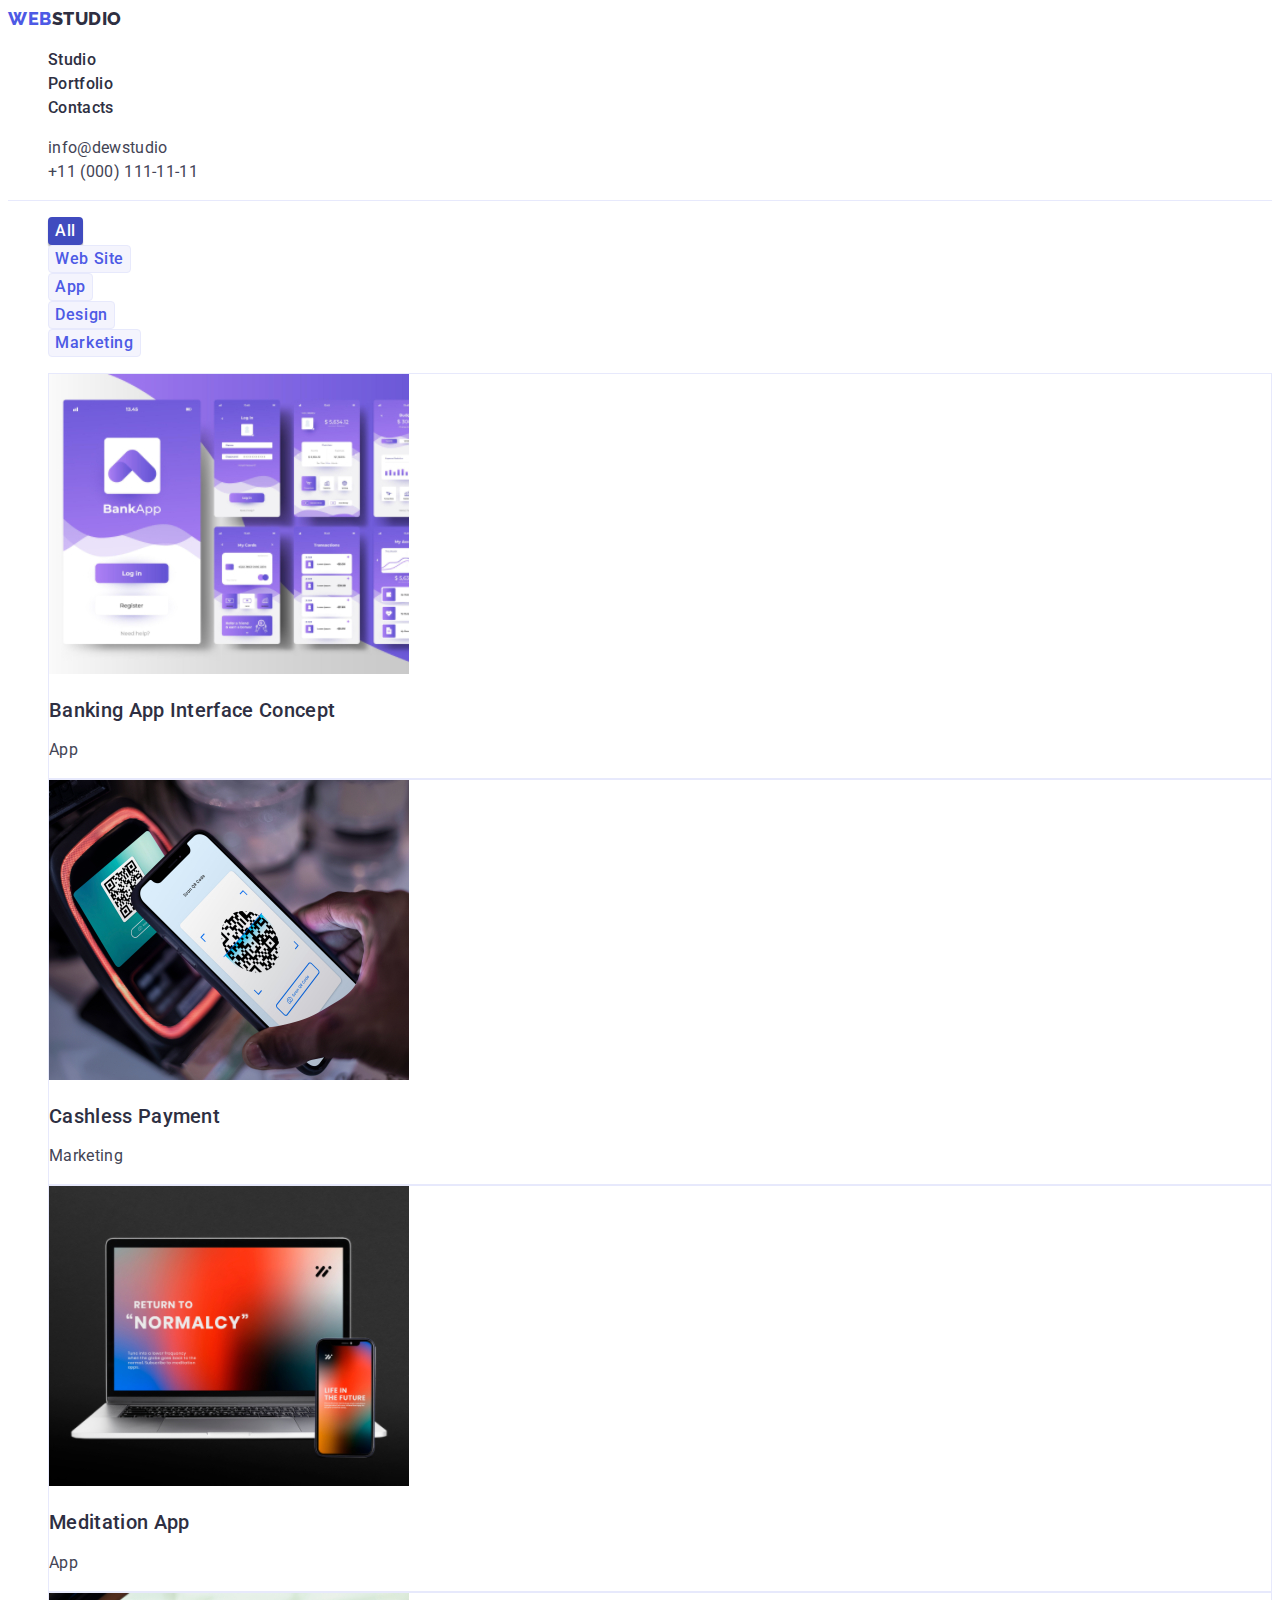
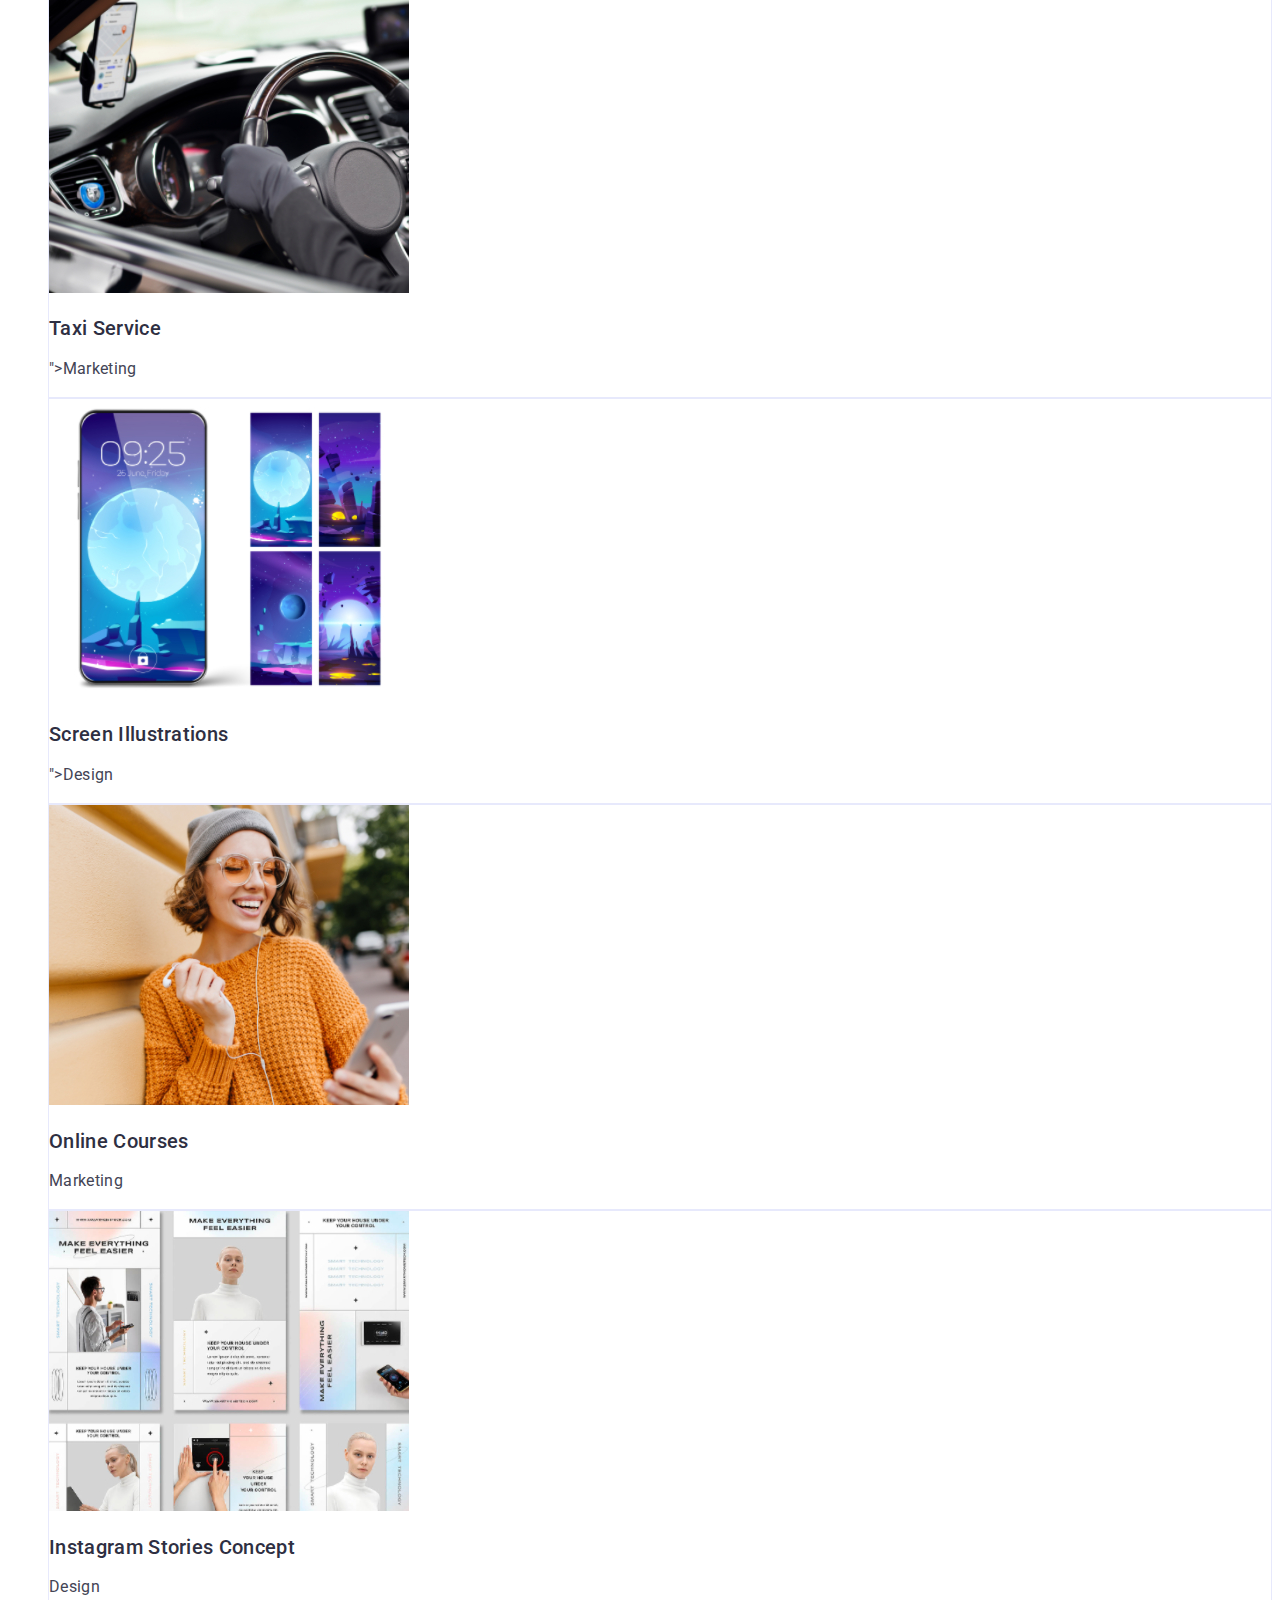
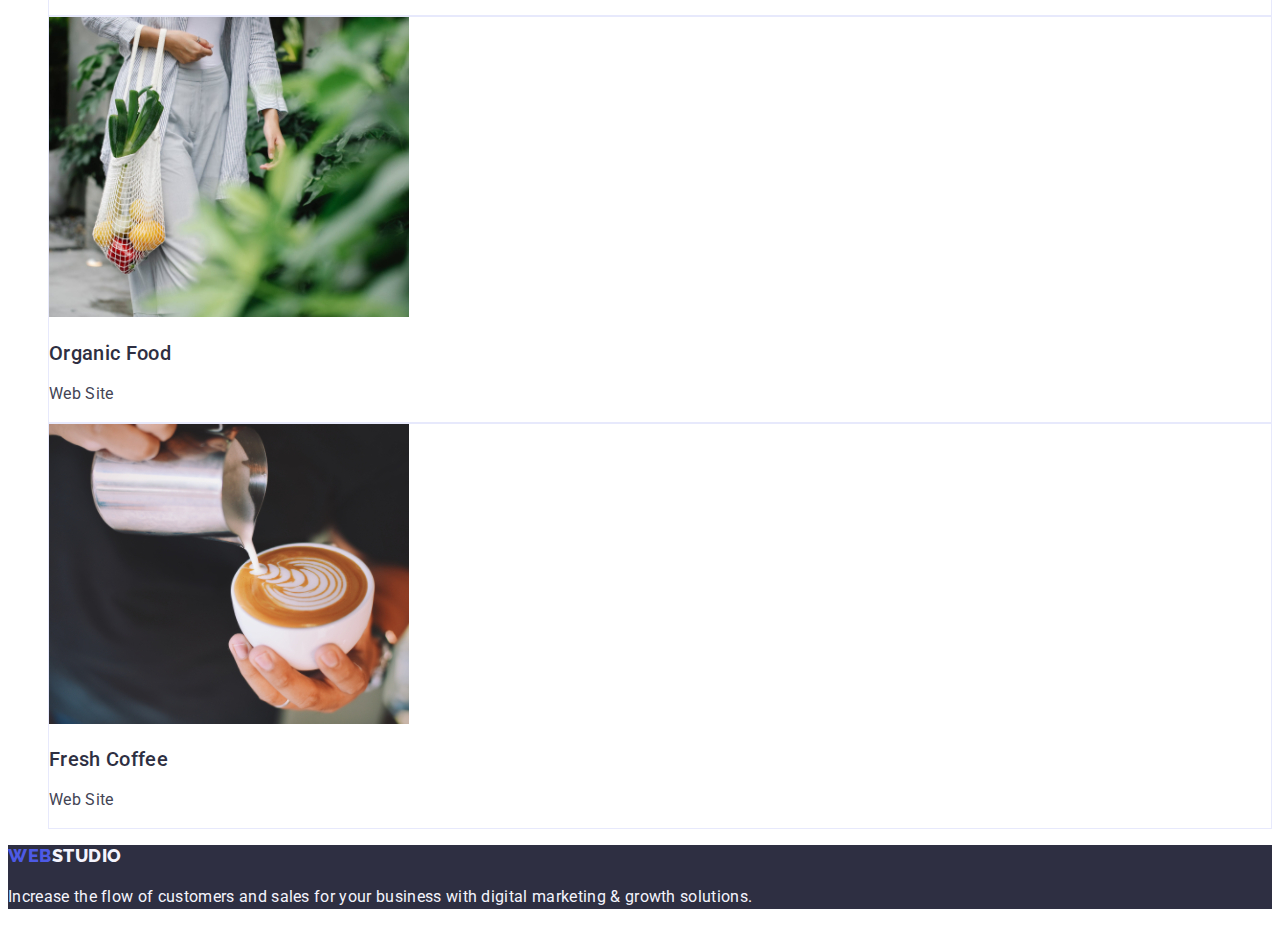
==== portfolio.html @ f2d5b8b9 "fix" ====
<!DOCTYPE html>
<html lang="en">
<head>
    <meta charset="UTF-8">
    <meta name="viewport" content="width=device-width, initial-scale=1.0">
    <title>WebStudio</title>
    <link rel="preconnect" href="https://fonts.googleapis.com">
    <link rel="preconnect" href="https://fonts.gstatic.com" crossorigin>
    <link href="https://fonts.googleapis.com/css2?family=Raleway:ital,wght@0,800;1,800&family=Roboto:wght@400;500;700;900&display=swap"
          rel="stylesheet">
    <link rel="stylesheet" href="./css/styles.css">
</head>
<body>
<header class="header">
    <nav>
        <a href="./index.html" class="link logo"><span class="logo-text">Web</span>Studio</a>
        <ul class="list nav-list">
            <li><a class="link" href="./index.html">Studio</a></li>
            <li><a class="link" href="./portfolio.html">Portfolio</a></li>
            <li><a class="link" href="#">Contacts </a></li>
        </ul>
    </nav>
    <address>
        <ul class="list contact">
            <li><a class="link" href="mailto:info@dewstudio">info@dewstudio</a></li>
            <li><a class="link" href="tel:+110001111111">+11 (000) 111-11-11</a></li>
        </ul>
    </address>
</header>
<main>
    <section id="portfolio">
        <h1 class="hidden">Portfolio</h1>
        <ul class="list filters-list">
            <li>
                <button type="button" class="button filter-btn active">All</button>
            </li>
            <li>
                <button type="button" class="button filter-btn">Web Site</button>
            </li>
            <li>
                <button type="button" class="button filter-btn">App</button>
            </li>
            <li>
                <button type="button" class="button filter-btn">Design</button>
            </li>
            <li>
                <button type="button" class="button filter-btn">Marketing</button>
            </li>
        </ul>
        <ul class="list">
            <li class="project-card">
                <img src="./images/img5.jpg" alt="Banking App Interface Concept" width="360" height="300">
                <h2 class="sub-title">Banking App Interface Concept</h2>
                <p>App</p>
            </li>
            <li class="project-card">
                <img src="./images/img6.jpg" alt="Cashless Payment" width="360" height="300">
                <h2 class="sub-title">Cashless Payment</h2>
                <p>Marketing</p>
            </li>
            <li class="project-card">
                <img src="./images/img7.jpg" alt="Meditation App" width="360" height="300">
                <h2 class="sub-title">Meditation App</h2>
                <p>App</p>
            </li>
            <li class="project-card">
                <img src="./images/img8.jpg" alt="Taxi Service" width="360" height="300">
                <h2 class="sub-title">Taxi Service</h2>
                <p>">Marketing</p>
            </li>
            <li class="project-card">
                <img src="./images/img9.jpg" alt="Screen Illustrations" width="360" height="300">
                <h2 class="sub-title">Screen Illustrations</h2>
                <p>">Design</p>
            </li>
            <li class="project-card">
                <img src="./images/img10.jpg" alt="Online Courses" width="360" height="300">
                <h2 class="sub-title">Online Courses</h2>
                <p>Marketing</p>
            </li>
            <li class="project-card">
                <img src="./images/img11.jpg" alt="Instagram Stories Concept" width="360" height="300">
                <h2 class="sub-title">Instagram Stories Concept</h2>
                <p>Design</p>
            </li>
            <li class="project-card">
                <img src="./images/img12.jpg" alt="Organic Food" width="360" height="300">
                <h2 class="sub-title">Organic Food</h2>
                <p>Web Site</p>
            </li>
            <li class="project-card">
                <img src="./images/img13.jpg" alt="Fresh Coffee" width="360" height="300">
                <h2 class="sub-title">Fresh Coffee</h2>
                <p>Web Site</p>
            </li>
        </ul>
    </section>
</main>
<footer class="footer">
    <a href="./index.html" class="link logo footer-logo"><span class="logo-text">Web</span>Studio</a>
    <p class="footer-text">Increase the flow of customers and sales for your business with digital marketing & growth
        solutions.
</footer>
</body>
</html>
---- css/styles.css ----
:root {
    --primary-color: #4d5ae5;
    --secondary-color: #404bbf;
    --tertiary-color: #2e2f42;
    --accent-color: #31d0aa;
    --text-color: #434455;
    --light-text-color: #8e8f99;
    --background-light: #e7e9fc;
    --background-dark: #f4f4fd;
    --modal-background: rgba(46, 47, 66, 0.4);
    --semi-transparent-grey: rgba(46, 47, 66, 0.7);
    --white: #fff;
    --light-grey: #fcfcfc;
    --font-family-primary: 'Roboto', sans-serif;
    --font-family-secondary: 'Raleway', sans-serif;
}

body {
    font-family: var(--font-family-primary);
    line-height: 1.5;
    letter-spacing: 0.02em;
    color: var(--text-color);
    background-color: var(--white);
    box-sizing: border-box;
}

.list {
    list-style-type: none;
}

.link {
    text-decoration: none;
}


.button {
    font-family: inherit;
    font-weight: 500;
    font-size: inherit;
    letter-spacing: 0.04em;
    text-align: center;
    border-radius: 4px;
    cursor: pointer;
    line-height: inherit;
}

.hidden {
    display: none;
}

.title {
    font-size: 36px;
    line-height: 1.11111;
    text-transform: capitalize;
    text-align: center;
    color: var(--tertiary-color);
}

.sub-title {
    font-weight: 500;
    font-size: 20px;
    line-height: 1.2;
    color: var(--tertiary-color);
}

/* Header */
.header {
    border-bottom: 1px solid var(--background-light);
}

.logo {
    font-family: var(--font-family-secondary);
    font-weight: 800;
    font-size: 18px;
    line-height: 1.16667;
    letter-spacing: 0.03em;
    text-transform: uppercase;
    color: var(--tertiary-color);
}

.logo-text {
    color: var(--primary-color);
}

.nav-list .link {
    font-weight: 500;
    color: var(--tertiary-color);
}

.nav-list .link:hover,
.nav-list .link:focus {
    color: var(--secondary-color);
    text-decoration: var(--secondary-color);;
}

.contact .link {
    color: var(--text-color);
    font-style: normal;
}

.contact .link:hover,
.contact .link:focus {
    color: var(--secondary-color);
}

/* Hero */
.hero {
    background-color: var(--tertiary-color);
}

.hero-title {
    font-weight: 700;
    font-size: 56px;
    line-height: 1.07143;
    text-align: center;
    color: var(--white);
}

.hero-button {
    background-color: var(--primary-color);
    color: var(--white);
    box-shadow: 0 4px 4px 0 rgba(0, 0, 0, 0.15);
}

.hero-button:hover,
.hero-button:focus {
    background-color: var(--secondary-color);
}

/* Features */

/* What are we doing */

/* Our Team */
.team {
    background-color: var(--background-dark);
}

.team-card {
    text-align: center;
    background-color: var(--white);
    border-radius: 0 0 4px 4px;
    box-shadow: 0 2px 1px 0 rgba(46, 47, 66, 0.08),
    0 1px 1px 0 rgba(46, 47, 66, 0.16), 0 1px 6px 0 rgba(46, 47, 66, 0.08);
}

/* Footer */
.footer {
    background-color: var(--tertiary-color);
}

.footer-logo,
.footer-text {
    color: var(--background-dark);
}

/* Portfolio */
/* Filters */
.filter-btn {
    background-color: var(--background-dark);
    color: var(--primary-color);
    border: 1px solid var(--background-light);
}

.filter-btn.active,
.filter-btn:focus,
.filter-btn:hover {
    color: var(--white);
    background-color: var(--secondary-color);
    border-color: transparent;
    box-shadow: 0 2px 2px 0 rgba(0, 0, 0, 0.12), 0 2px 1px 0 rgba(0, 0, 0, 0.08),
    0 3px 1px 0 rgba(0, 0, 0, 0.1);
}

/* Projects */
.project-card {
    background-color: var(--white);
    border: 1px solid var(--background-light);
}
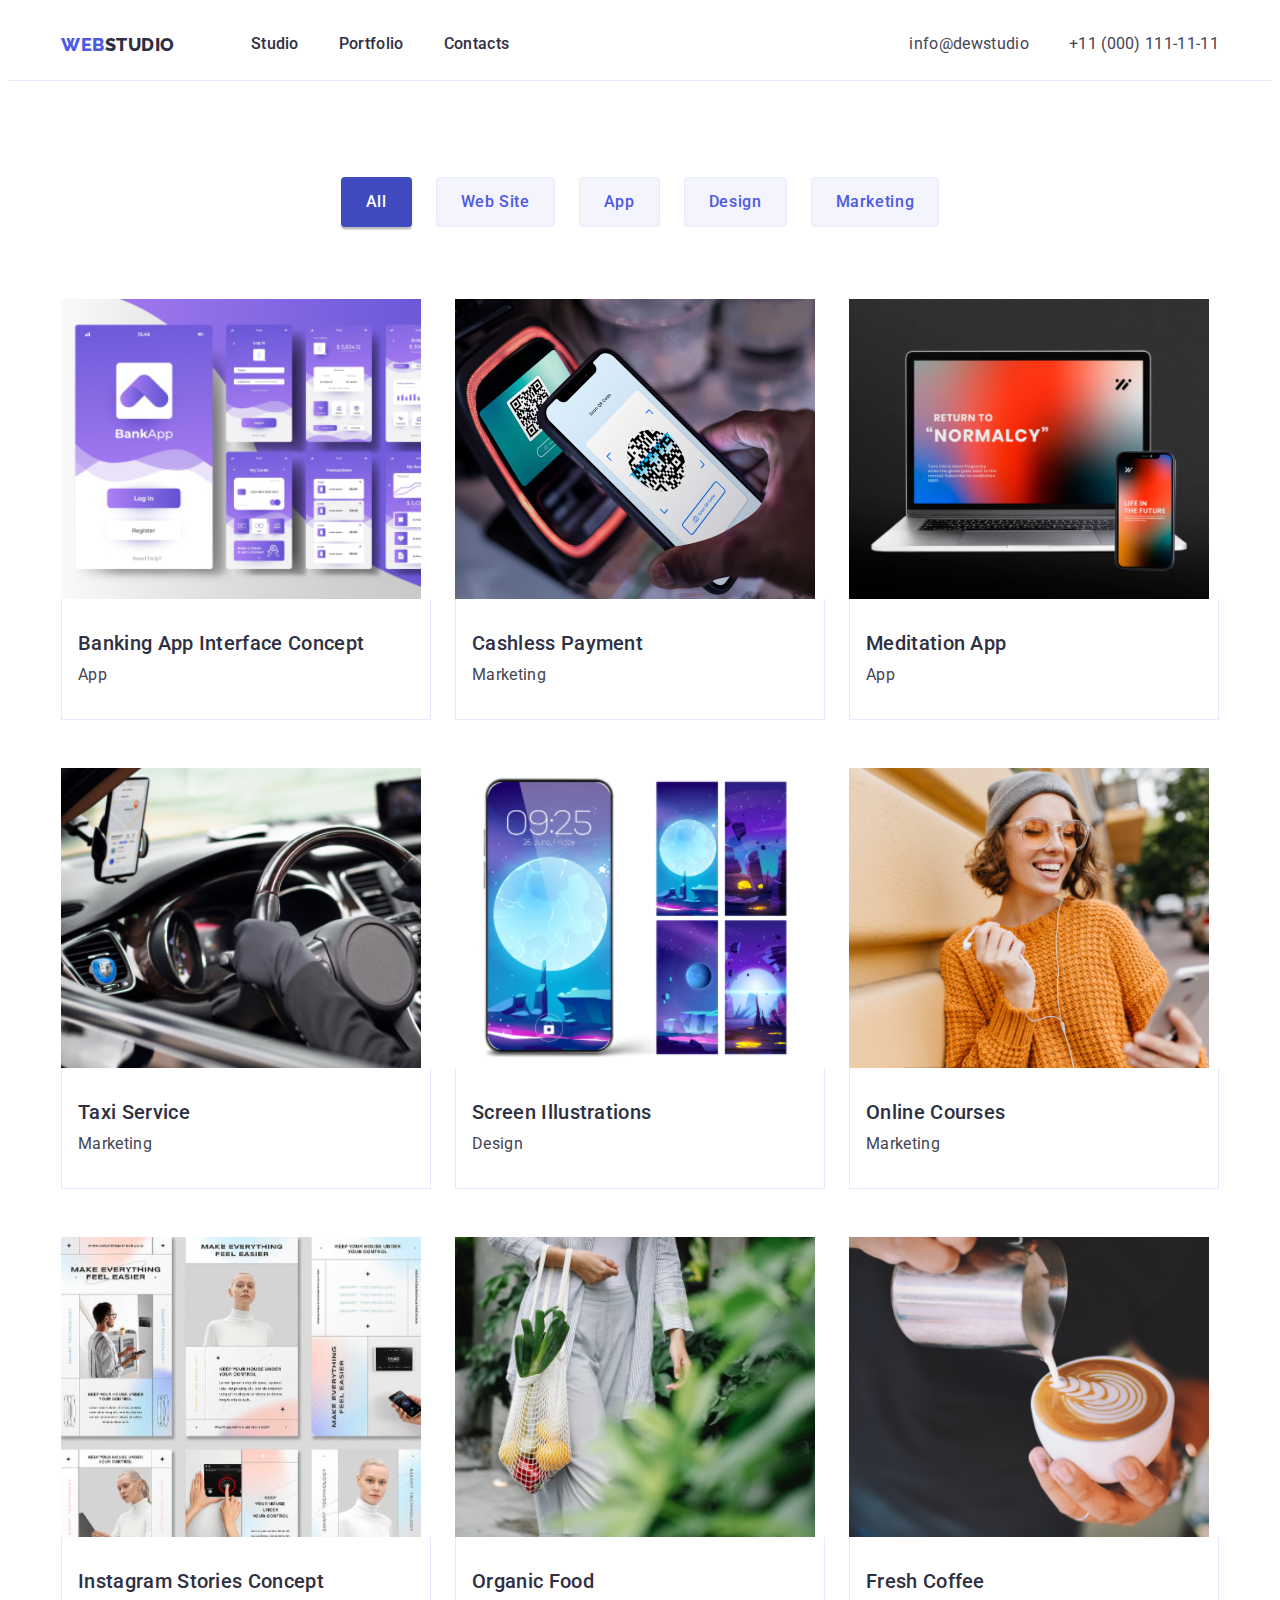
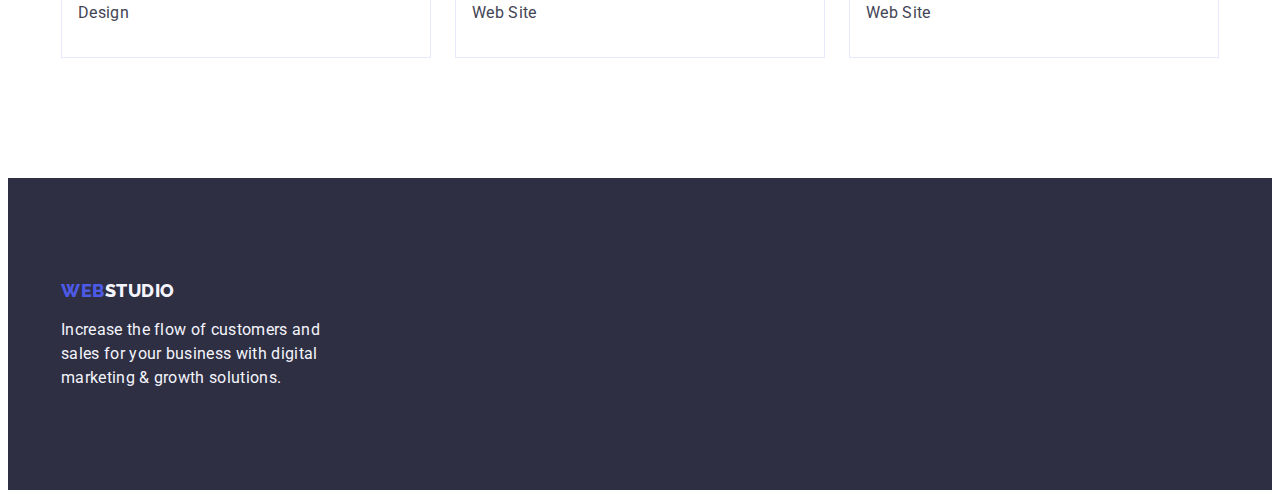
==== commit 94c2a150: "fix" ====
--- a/portfolio.html
+++ b/portfolio.html
@@ -8,98 +8,129 @@
     <link rel="preconnect" href="https://fonts.gstatic.com" crossorigin>
     <link href="https://fonts.googleapis.com/css2?family=Raleway:ital,wght@0,800;1,800&family=Roboto:wght@400;500;700;900&display=swap"
           rel="stylesheet">
+    <link rel="stylesheet" href="https://cdnjs.cloudflare.com/ajax/libs/modern-normalize/2.0.0/modern-normalize.css"
+          integrity="sha512-gA2Bvu0/hw4oj0Lp8ZHjK+o3S4BE5m8d/wNVy6ktKLhHKPpWLQwv9ixzuWirWOakoJqlBdePq2NhoCaUOQ5npQ=="
+          crossorigin="anonymous" referrerpolicy="no-referrer"/>
     <link rel="stylesheet" href="./css/styles.css">
 </head>
+
 <body>
 <header class="header">
-    <nav>
-        <a href="./index.html" class="link logo"><span class="logo-text">Web</span>Studio</a>
-        <ul class="list nav-list">
-            <li><a class="link" href="./index.html">Studio</a></li>
-            <li><a class="link" href="./portfolio.html">Portfolio</a></li>
-            <li><a class="link" href="#">Contacts </a></li>
-        </ul>
-    </nav>
-    <address>
-        <ul class="list contact">
-            <li><a class="link" href="mailto:info@dewstudio">info@dewstudio</a></li>
-            <li><a class="link" href="tel:+110001111111">+11 (000) 111-11-11</a></li>
-        </ul>
-    </address>
+    <div class="container header-container">
+        <nav class="nav">
+            <a href="./index.html" class="link logo"><span class="logo-text">Web</span>Studio</a>
+            <ul class="list nav-list">
+                <li><a class="link" href="./index.html">Studio</a></li>
+                <li><a class="link" href="./portfolio.html">Portfolio</a></li>
+                <li><a class="link" href="#">Contacts </a></li>
+            </ul>
+        </nav>
+        <address>
+            <ul class="list contact">
+                <li><a class="link" href="mailto:info@dewstudio">info@dewstudio</a></li>
+                <li><a class="link" href="tel:+110001111111">+11 (000) 111-11-11</a></li>
+            </ul>
+        </address>
+    </div>
 </header>
+
 <main>
-    <section id="portfolio">
-        <h1 class="hidden">Portfolio</h1>
-        <ul class="list filters-list">
-            <li>
-                <button type="button" class="button filter-btn active">All</button>
-            </li>
-            <li>
-                <button type="button" class="button filter-btn">Web Site</button>
-            </li>
-            <li>
-                <button type="button" class="button filter-btn">App</button>
-            </li>
-            <li>
-                <button type="button" class="button filter-btn">Design</button>
-            </li>
-            <li>
-                <button type="button" class="button filter-btn">Marketing</button>
-            </li>
-        </ul>
-        <ul class="list">
-            <li class="project-card">
-                <img src="./images/img5.jpg" alt="Banking App Interface Concept" width="360" height="300">
-                <h2 class="sub-title">Banking App Interface Concept</h2>
-                <p>App</p>
-            </li>
-            <li class="project-card">
-                <img src="./images/img6.jpg" alt="Cashless Payment" width="360" height="300">
-                <h2 class="sub-title">Cashless Payment</h2>
-                <p>Marketing</p>
-            </li>
-            <li class="project-card">
-                <img src="./images/img7.jpg" alt="Meditation App" width="360" height="300">
-                <h2 class="sub-title">Meditation App</h2>
-                <p>App</p>
-            </li>
-            <li class="project-card">
-                <img src="./images/img8.jpg" alt="Taxi Service" width="360" height="300">
-                <h2 class="sub-title">Taxi Service</h2>
-                <p>">Marketing</p>
-            </li>
-            <li class="project-card">
-                <img src="./images/img9.jpg" alt="Screen Illustrations" width="360" height="300">
-                <h2 class="sub-title">Screen Illustrations</h2>
-                <p>">Design</p>
-            </li>
-            <li class="project-card">
-                <img src="./images/img10.jpg" alt="Online Courses" width="360" height="300">
-                <h2 class="sub-title">Online Courses</h2>
-                <p>Marketing</p>
-            </li>
-            <li class="project-card">
-                <img src="./images/img11.jpg" alt="Instagram Stories Concept" width="360" height="300">
-                <h2 class="sub-title">Instagram Stories Concept</h2>
-                <p>Design</p>
-            </li>
-            <li class="project-card">
-                <img src="./images/img12.jpg" alt="Organic Food" width="360" height="300">
-                <h2 class="sub-title">Organic Food</h2>
-                <p>Web Site</p>
-            </li>
-            <li class="project-card">
-                <img src="./images/img13.jpg" alt="Fresh Coffee" width="360" height="300">
-                <h2 class="sub-title">Fresh Coffee</h2>
-                <p>Web Site</p>
-            </li>
-        </ul>
+    <section id="portfolio" class="section portfolio">
+        <div class="container">
+            <h1 class="hidden">Portfolio</h1>
+            <ul class="list filters-list">
+                <li>
+                    <button type="button" class="button filter-btn active">All</button>
+                </li>
+                <li>
+                    <button type="button" class="button filter-btn">Web Site</button>
+                </li>
+                <li>
+                    <button type="button" class="button filter-btn">App</button>
+                </li>
+                <li>
+                    <button type="button" class="button filter-btn">Design</button>
+                </li>
+                <li>
+                    <button type="button" class="button filter-btn">Marketing</button>
+                </li>
+            </ul>
+            <ul class="list projects">
+                <li class="project-card">
+                    <img src="./images/img5.jpg" alt="Banking App Interface Concept" width="360" height="300">
+                    <div class="card-info">
+                        <h2 class="sub-title">Banking App Interface Concept</h2>
+                        <p>App</p>
+                    </div>
+                </li>
+                <li class="project-card">
+                    <img src="./images/img6.jpg" alt="Cashless Payment" width="360" height="300">
+                    <div class="card-info">
+                        <h2 class="sub-title">Cashless Payment</h2>
+                        <p>Marketing</p>
+                    </div>
+                </li>
+                <li class="project-card">
+                    <img src="./images/img7.jpg" alt="Meditation App" width="360" height="300">
+                    <div class="card-info">
+                        <h2 class="sub-title">Meditation App</h2>
+                        <p>App</p>
+                    </div>
+                </li>
+                <li class="project-card">
+                    <img src="./images/img8.jpg" alt="Taxi Service" width="360" height="300">
+                    <div class="card-info">
+                        <h2 class="sub-title">Taxi Service</h2>
+                        <p>Marketing</p>
+                    </div>
+                </li>
+                <li class="project-card">
+                    <img src="./images/img9.jpg" alt="Screen Illustrations" width="360" height="300">
+                    <div class="card-info">
+                        <h2 class="sub-title">Screen Illustrations</h2>
+                        <p>Design</p>
+                    </div>
+                </li>
+                <li class="project-card">
+                    <img src="./images/img10.jpg" alt="Online Courses" width="360" height="300">
+                    <div class="card-info">
+                        <h2 class="sub-title">Online Courses</h2>
+                        <p>Marketing</p>
+                    </div>
+                </li>
+                <li class="project-card">
+                    <img src="./images/img11.jpg" alt="Instagram Stories Concept" width="360" height="300">
+                    <div class="card-info">
+                        <h2 class="sub-title">Instagram Stories Concept</h2>
+                        <p>Design</p>
+                    </div>
+                </li>
+                <li class="project-card">
+                    <img src="./images/img12.jpg" alt="Organic Food" width="360" height="300">
+                    <div class="card-info">
+                        <h2 class="sub-title">Organic Food</h2>
+                        <p>Web Site</p>
+                    </div>
+                </li>
+                <li class="project-card">
+                    <img src="./images/img13.jpg" alt="Fresh Coffee" width="360" height="300">
+                    <div class="card-info">
+                        <h2 class="sub-title">Fresh Coffee</h2>
+                        <p>Web Site</p>
+                    </div>
+                </li>
+            </ul>
+        </div>
     </section>
 </main>
 <footer class="footer">
-    <a href="./index.html" class="link logo footer-logo"><span class="logo-text">Web</span>Studio</a>
-    <p class="footer-text">Increase the flow of customers and sales for your business with digital marketing & growth
-        solutions.
+    <div class="container">
+        <a href="./index.html" class="link logo footer-logo"><span class="logo-text">Web</span>Studio</a>
+        <p class="footer-text">Increase the flow of customers and sales for your business with digital marketing &
+            growth
+            solutions.
+        </p>
+    </div>
 </footer>
 </body>
 </html>
--- a/css/styles.css
+++ b/css/styles.css
@@ -16,6 +16,9 @@
 }
 
 body {
+    min-height: 100vh;
+    display: flex;
+    flex-direction: column;
     font-family: var(--font-family-primary);
     line-height: 1.5;
     letter-spacing: 0.02em;
@@ -24,14 +27,54 @@
     box-sizing: border-box;
 }
 
+main {
+    flex-grow: 1;
+}
+
+h1,
+h2,
+h3,
+h4,
+h5,
+h6,
+p {
+    margin-top: 0;
+    margin-bottom: 0;
+}
+
+ul {
+    margin-top: 0;
+    margin-bottom: 0;
+    padding-left: 0;
+}
+
+img {
+    display: block;
+}
+
+.section {
+    padding-top: 120px;
+    padding-bottom: 120px;
+}
+
+.container {
+    width: 1158px;
+    padding-left: 15px;
+    padding-right: 15px;
+    margin-left: auto;
+    margin-right: auto;
+}
+
 .list {
+    display: flex;
+    gap: 24px;
     list-style-type: none;
 }
 
 .link {
     text-decoration: none;
-}
-
+    display: inline-block;
+}
 
 .button {
     font-family: inherit;
@@ -45,10 +88,20 @@
 }
 
 .hidden {
-    display: none;
+    position: absolute;
+    width: 1px;
+    height: 1px;
+    margin: -1px;
+    border: 0;
+    padding: 0;
+    white-space: nowrap;
+    clip-path: inset(100%);
+    clip: rect(0 0 0 0);
+    overflow: hidden;
 }
 
 .title {
+    margin-bottom: 72px;
     font-size: 36px;
     line-height: 1.11111;
     text-transform: capitalize;
@@ -57,6 +110,7 @@
 }
 
 .sub-title {
+    margin-bottom: 8px;
     font-weight: 500;
     font-size: 20px;
     line-height: 1.2;
@@ -66,6 +120,22 @@
 /* Header */
 .header {
     border-bottom: 1px solid var(--background-light);
+}
+
+.header-container {
+    display: flex;
+    align-items: center;
+    justify-content: space-between;
+}
+
+.header-container .link:not(.logo) {
+    padding: 24px 0;
+}
+
+.nav {
+    display: flex;
+    align-items: center;
+    gap: 76px;
 }
 
 .logo {
@@ -76,10 +146,16 @@
     letter-spacing: 0.03em;
     text-transform: uppercase;
     color: var(--tertiary-color);
+    padding: 1.5px 0;
 }
 
 .logo-text {
     color: var(--primary-color);
+}
+
+.nav-list,
+.contact {
+    gap: 40px;
 }
 
 .nav-list .link {
@@ -90,7 +166,7 @@
 .nav-list .link:hover,
 .nav-list .link:focus {
     color: var(--secondary-color);
-    text-decoration: var(--secondary-color);;
+    text-decoration: underline var(--secondary-color);
 }
 
 .contact .link {
@@ -106,19 +182,24 @@
 /* Hero */
 .hero {
     background-color: var(--tertiary-color);
+    padding: 188px 0;
+    text-align: center;
 }
 
 .hero-title {
+    max-width: 496px;
+    margin: 0 auto 48px;
     font-weight: 700;
     font-size: 56px;
     line-height: 1.07143;
-    text-align: center;
     color: var(--white);
 }
 
 .hero-button {
+    padding: 16px 32px;
     background-color: var(--primary-color);
     color: var(--white);
+    border: none;
     box-shadow: 0 4px 4px 0 rgba(0, 0, 0, 0.15);
 }
 
@@ -127,9 +208,17 @@
     background-color: var(--secondary-color);
 }
 
-/* Features */
-
-/* What are we doing */
+.features-card {
+    flex-basis: calc((100% - 72px) / 4);
+}
+
+.section.we-doing {
+    padding-top: 0;
+}
+
+.we-doing-card {
+    flex-basis: calc((100% - 48px) / 3);
+}
 
 /* Our Team */
 .team {
@@ -137,6 +226,7 @@
 }
 
 .team-card {
+    flex-basis: calc((100% - 72px) / 4);
     text-align: center;
     background-color: var(--white);
     border-radius: 0 0 4px 4px;
@@ -144,9 +234,22 @@
     0 1px 1px 0 rgba(46, 47, 66, 0.16), 0 1px 6px 0 rgba(46, 47, 66, 0.08);
 }
 
+.card-info {
+    padding: 32px 16px;
+}
+
 /* Footer */
 .footer {
+    padding: 100px 0;
     background-color: var(--tertiary-color);
+}
+
+.footer-logo {
+    margin-bottom: 16px;
+}
+
+.footer-text {
+    max-width: 264px;
 }
 
 .footer-logo,
@@ -154,9 +257,17 @@
     color: var(--background-dark);
 }
 
-/* Portfolio */
-/* Filters */
+.section.portfolio {
+    padding-top: 96px;
+}
+
+.filters-list {
+    justify-content: center;
+    margin-bottom: 72px;
+}
+
 .filter-btn {
+    padding: 12px 24px;
     background-color: var(--background-dark);
     color: var(--primary-color);
     border: 1px solid var(--background-light);
@@ -172,8 +283,19 @@
     0 3px 1px 0 rgba(0, 0, 0, 0.1);
 }
 
+.projects {
+    flex-wrap: wrap;
+    row-gap: 48px;
+}
+
 /* Projects */
 .project-card {
+    flex-basis: calc((100% - 48px) / 3);
     background-color: var(--white);
+
+}
+
+.project-card .card-info {
     border: 1px solid var(--background-light);
-}
+    border-top: none;
+}
